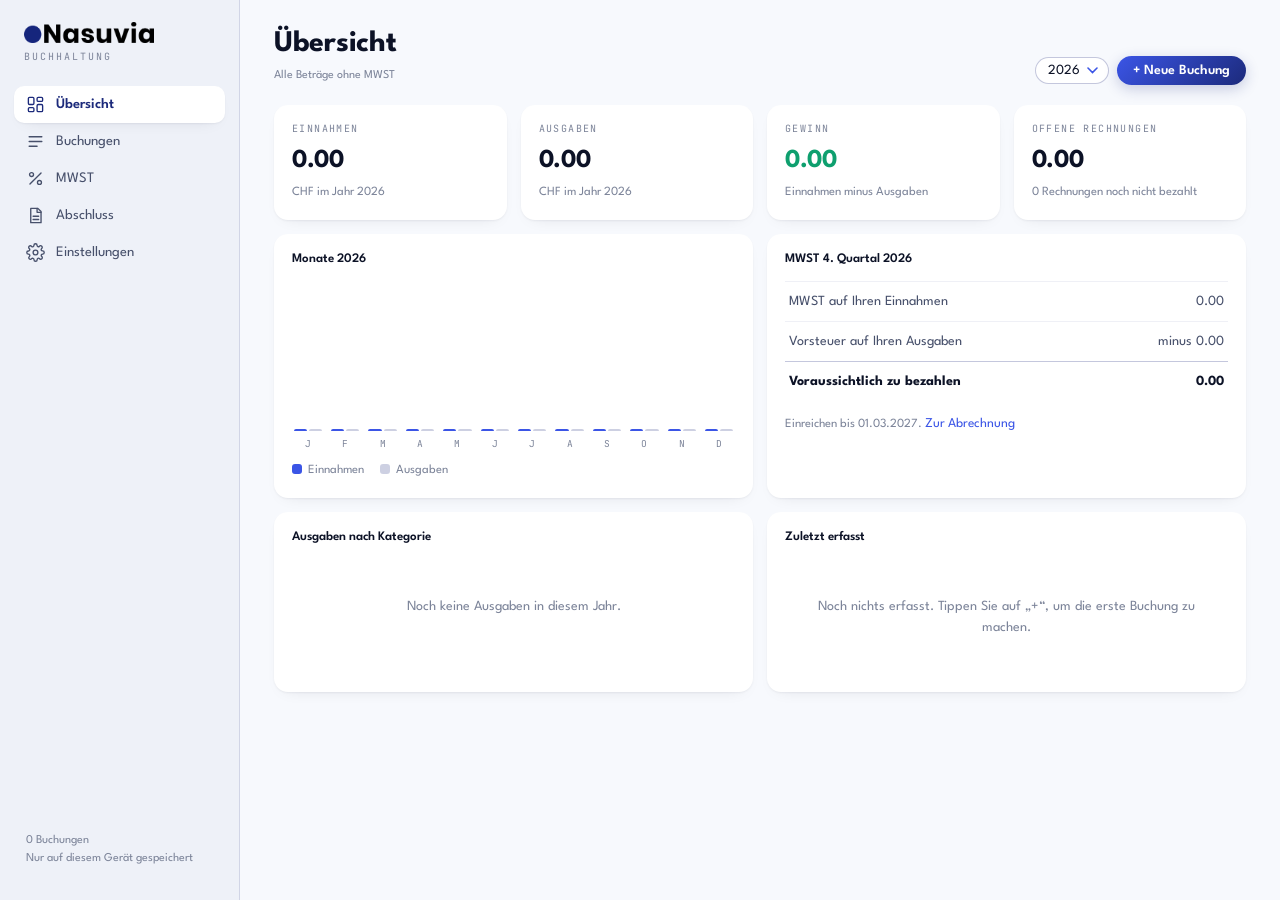
==== index.html @ 6f5760f9 "Nasuvia Buchhaltung: erste Fassung mit Abgleich über Supabase Co-Authored-By: Claude Opus 5.5 <norep" ====
<!doctype html>
<html lang="de-CH">
<head>
<meta charset="UTF-8" />
<meta name="viewport" content="width=device-width, initial-scale=1, viewport-fit=cover" />
<title>Nasuvia Buchhaltung</title>
<meta name="theme-color" content="#F7F9FD" />
<meta name="apple-mobile-web-app-capable" content="yes" />
<meta name="apple-mobile-web-app-status-bar-style" content="default" />
<meta name="apple-mobile-web-app-title" content="Buchhaltung" />
<link rel="apple-touch-icon" href="icon-180.png" />
<link rel="manifest" href="manifest.webmanifest" />
<link rel="stylesheet" href="schrift.css" />
<style>
/* ============================================================
   NASUVIA BUCHHALTUNG
   Gleiche Farben, Schriften und Karten wie die Rechnungs-App.
   ============================================================ */
:root {
  --papier: #F7F9FD;
  --flaeche: #EEF1F8;
  --karte: #FFFFFF;
  --tinte: #0C1226;
  --text: #47506B;
  --leise: #7C8499;
  --blau: #1C2A7B;
  --elektrik: #3B55E6;
  --gruen: #0E9F6E;
  --rot: #E5484D;
  --gelb: #B7791F;
  --hairline: rgba(28, 42, 123, 0.14);
  --hairline-strong: rgba(28, 42, 123, 0.26);
  --schatten-karte: 0 1px 2px rgba(12, 18, 38, 0.05), 0 6px 18px -12px rgba(12, 18, 38, 0.18);
  --font-display: 'League Spartan', -apple-system, BlinkMacSystemFont, system-ui, sans-serif;
  --font-mono: 'JetBrains Mono', ui-monospace, SFMono-Regular, monospace;
  --r-karte: 14px;
  --r-feld: 9px;
  --unten: env(safe-area-inset-bottom, 0px);
}
* { margin: 0; padding: 0; box-sizing: border-box; }
html { -webkit-text-size-adjust: 100%; }
body {
  font-family: var(--font-display); background: var(--papier); color: var(--text);
  font-size: 15px; line-height: 1.5; -webkit-font-smoothing: antialiased;
}
.mono { font-family: var(--font-mono); letter-spacing: 0.12em; text-transform: uppercase; font-variant-numeric: tabular-nums; }
.num { font-variant-numeric: tabular-nums; }
button, input, select, textarea { font-family: inherit; font-size: inherit; color: inherit; }
:focus-visible { outline: 2.5px solid var(--elektrik); outline-offset: 2px; border-radius: 6px; }
[hidden] { display: none !important; }

/* ============ LAYOUT ============ */
.app { display: grid; grid-template-columns: 240px minmax(0, 1fr); min-height: 100vh; }
.seite-nav {
  background: var(--flaeche); border-right: 1px solid var(--hairline);
  padding: 22px 14px; position: sticky; top: 0; height: 100vh;
  display: flex; flex-direction: column; gap: 4px;
}
.logo-zeile { display: flex; flex-direction: column; gap: 6px; padding: 0 10px 18px; }
.logo-zeile img { height: 21px; width: auto; align-self: flex-start; }
.logo-zeile span { font-family: var(--font-mono); font-size: 10px; letter-spacing: .2em; color: var(--leise); text-transform: uppercase; }
.nav-knopf {
  display: flex; align-items: center; gap: 11px; width: 100%;
  background: none; border: 0; border-radius: 10px; padding: 9px 12px;
  font-size: 14.5px; color: var(--text); cursor: pointer; text-align: left;
}
.nav-knopf svg { width: 19px; height: 19px; flex: none; stroke: currentColor; fill: none; stroke-width: 1.7; stroke-linecap: round; stroke-linejoin: round; }
.nav-knopf:hover { background: rgba(28, 42, 123, .06); }
.nav-knopf.aktiv { background: var(--karte); color: var(--blau); font-weight: 600; box-shadow: var(--schatten-karte); }
.nav-fuss { margin-top: auto; padding: 10px 12px; font-size: 12px; color: var(--leise); }

main { padding: 28px 34px 60px; max-width: 1120px; width: 100%; }
.kopf { display: flex; align-items: flex-end; justify-content: space-between; gap: 16px; margin-bottom: 20px; flex-wrap: wrap; }
.kopf h1 { font-size: 30px; line-height: 1.1; font-weight: 700; color: var(--tinte); letter-spacing: -.01em; }
.kopf .unter { font-size: 12px; margin-top: 6px; color: var(--leise); }
.kopf-aktionen { display: flex; gap: 8px; align-items: center; flex-wrap: wrap; }

/* ============ KARTEN ============ */
.card { background: var(--karte); border-radius: var(--r-karte); box-shadow: var(--schatten-karte); padding: 16px 18px 18px; }
.card h2 { font-size: 13px; font-weight: 600; color: var(--tinte); margin-bottom: 12px; }
.raster { display: grid; gap: 14px; }
.raster-4 { grid-template-columns: repeat(4, minmax(0, 1fr)); }
.raster-2 { grid-template-columns: repeat(2, minmax(0, 1fr)); }
.kennzahl .label { font-family: var(--font-mono); font-size: 10px; letter-spacing: .14em; text-transform: uppercase; color: var(--leise); }
.kennzahl .wert { font-size: 26px; font-weight: 700; color: var(--tinte); margin-top: 6px; font-variant-numeric: tabular-nums; letter-spacing: -.01em; }
.kennzahl .klein { font-size: 12.5px; color: var(--leise); margin-top: 2px; }
.plus { color: var(--gruen) !important; }
.minus { color: var(--rot) !important; }
.abstand { margin-top: 14px; }

/* Knöpfe */
.btn {
  display: inline-flex; align-items: center; justify-content: center; gap: 7px;
  border: 1px solid var(--hairline-strong); background: var(--karte); color: var(--blau);
  border-radius: 100px; padding: 8px 16px; font-size: 14px; font-weight: 600; cursor: pointer;
  white-space: nowrap;
}
.btn:hover { border-color: var(--elektrik); }
.btn-haupt { background: linear-gradient(135deg, var(--elektrik), var(--blau)); color: #fff; border: 0; box-shadow: 0 4px 14px rgba(28, 42, 123, .22); }
.btn-rot { color: var(--rot); }
.btn-klein { padding: 5px 12px; font-size: 13px; }
.link { background: none; border: 0; color: var(--elektrik); cursor: pointer; font-size: 13.5px; padding: 0; }

/* Felder */
input[type="text"], input[type="date"], input[type="search"], input[type="number"], select, textarea {
  width: 100%; background: var(--karte); border: 1px solid var(--hairline-strong);
  border-radius: var(--r-feld); padding: 8px 11px; color: var(--tinte); min-width: 0;
}
input:focus, select:focus, textarea:focus { outline: none; border-color: var(--elektrik); box-shadow: 0 0 0 3.5px rgba(59, 85, 230, .14); }
select { appearance: none; -webkit-appearance: none; cursor: pointer; padding-right: 28px;
  background: var(--karte) url("data:image/svg+xml,%3Csvg xmlns='http://www.w3.org/2000/svg' width='11' height='7'%3E%3Cpath d='M1 1l4.5 4.5L10 1' stroke='%233B55E6' fill='none' stroke-width='1.6' stroke-linecap='round'/%3E%3C/svg%3E") no-repeat right 10px center; }
.auswahl-klein { width: auto; padding: 6px 28px 6px 12px; border-radius: 100px; font-size: 14px; }
.feld { display: grid; gap: 5px; }
.feld > label { font-size: 12.5px; color: var(--leise); }
.feld-zeile { display: grid; grid-template-columns: 1fr 1fr; gap: 12px; }
.segment { display: inline-flex; background: var(--flaeche); border-radius: 100px; padding: 3px; gap: 2px; }
.segment button { border: 0; background: none; border-radius: 100px; padding: 6px 14px; font-size: 13.5px; cursor: pointer; color: var(--text); }
.segment button.an { background: var(--karte); color: var(--blau); font-weight: 600; box-shadow: var(--schatten-karte); }
.haken { display: flex; gap: 9px; align-items: flex-start; font-size: 13.5px; cursor: pointer; }
.haken input { margin-top: 3px; width: 17px; height: 17px; accent-color: var(--elektrik); }
.hinweis { font-size: 12.5px; color: var(--leise); }

/* ============ LISTEN ============ */
.liste { display: flex; flex-direction: column; }
.zeile {
  display: grid; grid-template-columns: 74px minmax(0, 1fr) auto; gap: 14px; align-items: center;
  padding: 11px 4px; border-top: 1px solid rgba(28, 42, 123, .07); cursor: pointer;
}
.zeile:first-child { border-top: 0; }
.zeile:hover { background: rgba(59, 85, 230, .03); }
.zeile .datum { font-family: var(--font-mono); font-size: 11px; letter-spacing: .06em; color: var(--leise); }
.zeile .titel { color: var(--tinte); font-weight: 500; overflow: hidden; text-overflow: ellipsis; white-space: nowrap; }
.zeile .info { font-size: 12.5px; color: var(--leise); display: flex; gap: 8px; flex-wrap: wrap; align-items: center; }
.zeile .betrag { font-weight: 600; font-variant-numeric: tabular-nums; text-align: right; white-space: nowrap; }
.zeile .betrag small { display: block; font-weight: 400; font-size: 11.5px; color: var(--leise); }
.marke { display: inline-block; padding: 1px 8px; border-radius: 100px; font-size: 11px; font-weight: 600; }
.marke-offen { background: rgba(183, 121, 31, .13); color: var(--gelb); }
.marke-ok { background: rgba(14, 159, 110, .12); color: #0A7150; }
.marke-info { background: rgba(59, 85, 230, .1); color: var(--blau); }
.leer { text-align: center; padding: 36px 10px; color: var(--leise); font-size: 14px; }
.filter { display: flex; gap: 8px; flex-wrap: wrap; align-items: center; margin-bottom: 14px; }
.filter input[type="search"] { max-width: 240px; border-radius: 100px; padding: 6px 14px; }

/* Tabellen (MWST, Abschluss) */
table { width: 100%; border-collapse: collapse; font-size: 14px; }
td, th { padding: 9px 4px; border-top: 1px solid rgba(28, 42, 123, .07); text-align: left; vertical-align: top; }
th { font-family: var(--font-mono); font-size: 10px; letter-spacing: .12em; text-transform: uppercase; color: var(--leise); font-weight: 400; border-top: 0; }
td.z { font-family: var(--font-mono); font-size: 12px; color: var(--elektrik); width: 52px; }
td.b, th.b { text-align: right; font-variant-numeric: tabular-nums; white-space: nowrap; }
tr.summe td { font-weight: 700; color: var(--tinte); border-top: 1.5px solid var(--hairline-strong); }

/* Balken */
.balken { display: grid; grid-template-columns: repeat(12, minmax(0, 1fr)); gap: 6px; align-items: end; height: 170px; padding-top: 10px; }
.balken-monat { display: flex; flex-direction: column; align-items: center; gap: 6px; height: 100%; justify-content: flex-end; }
.balken-paar { display: flex; gap: 2px; align-items: flex-end; height: 100%; width: 100%; justify-content: center; }
.balken-paar i { display: block; width: 42%; max-width: 14px; border-radius: 4px 4px 0 0; min-height: 2px; }
.balken-paar i.ein { background: var(--elektrik); }
.balken-paar i.aus { background: rgba(28, 42, 123, .22); }
.balken-monat span { font-family: var(--font-mono); font-size: 9.5px; color: var(--leise); }
.legende { display: flex; gap: 16px; font-size: 12.5px; color: var(--leise); margin-top: 10px; }
.legende i { display: inline-block; width: 10px; height: 10px; border-radius: 3px; margin-right: 6px; vertical-align: -1px; }
.kat-zeile { display: grid; grid-template-columns: minmax(0, 1fr) auto; gap: 4px 10px; padding: 7px 0; font-size: 14px; }
.kat-zeile .spur { grid-column: 1 / -1; height: 5px; background: var(--flaeche); border-radius: 5px; overflow: hidden; }
.kat-zeile .spur i { display: block; height: 100%; background: var(--elektrik); border-radius: 5px; }

/* ============ DIALOG ============ */
dialog {
  margin: auto; border: 0; border-radius: 18px; padding: 0; width: min(560px, calc(100vw - 24px));
  max-height: calc(100vh - 40px); background: var(--papier); color: var(--text);
  box-shadow: 0 30px 80px -20px rgba(12, 18, 38, .45);
}
dialog::backdrop { background: rgba(12, 18, 38, .35); }
.dlg-kopf { display: flex; justify-content: space-between; align-items: center; padding: 16px 20px 0; }
.dlg-kopf h3 { font-size: 19px; color: var(--tinte); }
.dlg-inhalt { padding: 16px 20px; display: grid; gap: 14px; }
.dlg-fuss { display: flex; gap: 8px; justify-content: space-between; padding: 0 20px 18px; flex-wrap: wrap; }
.dlg-fuss .rechts { display: flex; gap: 8px; margin-left: auto; }
.x { background: var(--flaeche); border: 0; width: 30px; height: 30px; border-radius: 50%; cursor: pointer; font-size: 17px; line-height: 1; color: var(--text); }
.beleg-feld { border: 1.5px dashed var(--hairline-strong); border-radius: 12px; padding: 14px; text-align: center; background: var(--karte); }
.beleg-feld img { max-width: 100%; max-height: 200px; border-radius: 8px; display: block; margin: 0 auto 10px; }
.beleg-name { font-size: 13px; color: var(--tinte); margin-bottom: 8px; word-break: break-all; }
.beleg-ansicht { display: block; max-width: 100%; max-height: 70vh; margin: 0 auto; border-radius: 10px; }

.toast {
  position: fixed; left: 50%; bottom: calc(26px + var(--unten)); transform: translateX(-50%) translateY(20px);
  background: var(--tinte); color: #fff; padding: 10px 18px; border-radius: 100px; font-size: 14px;
  opacity: 0; pointer-events: none; transition: .25s; z-index: 50; max-width: calc(100vw - 32px);
}
.toast.zeigen { opacity: 1; transform: translateX(-50%) translateY(0); }

/* ============ DRUCK ============ */
@media print {
  .seite-nav, .unten-nav, .fab, .kopf-aktionen, .btn, .link { display: none !important; }
  .app { display: block; } main { padding: 0; max-width: none; }
  .card { box-shadow: none; border: 1px solid var(--hairline); break-inside: avoid; }
  body { background: #fff; }
}

/* ============ HANDY ============ */
.unten-nav, .fab, .nur-handy-datum { display: none; }
@media (max-width: 820px) {
  .app { grid-template-columns: minmax(0, 1fr); }
  .seite-nav { display: none; }
  main { padding: calc(18px + env(safe-area-inset-top, 0px)) 16px calc(110px + var(--unten)); }
  .kopf h1 { font-size: 26px; }
  .raster-4 { grid-template-columns: repeat(2, minmax(0, 1fr)); }
  .raster-2 { grid-template-columns: minmax(0, 1fr); }
  .kennzahl .wert { font-size: 21px; }
  .card { padding: 14px 14px 16px; }
  input, select, textarea { font-size: 16px !important; }
  .zeile { grid-template-columns: minmax(0, 1fr) auto; gap: 10px; }
  .zeile .datum { display: none; }
  .nur-handy-datum { display: inline; }
  .filter input[type="search"] { max-width: none; flex: 1 1 100%; }
  .nur-pc { display: none !important; }
  .unten-nav {
    display: grid; grid-template-columns: repeat(5, 1fr); position: fixed; left: 0; right: 0; bottom: 0; z-index: 20;
    background: rgba(247, 249, 253, .92); -webkit-backdrop-filter: blur(16px); backdrop-filter: blur(16px);
    border-top: 1px solid var(--hairline); padding: 6px 4px calc(6px + var(--unten));
  }
  .unten-nav button { background: none; border: 0; display: flex; flex-direction: column; align-items: center; gap: 2px; font-size: 10.5px; color: var(--leise); padding: 4px 0; cursor: pointer; }
  .unten-nav svg { width: 22px; height: 22px; stroke: currentColor; fill: none; stroke-width: 1.7; stroke-linecap: round; stroke-linejoin: round; }
  .unten-nav button.aktiv { color: var(--blau); font-weight: 600; }
  .fab {
    display: flex; position: fixed; right: 18px; bottom: calc(76px + var(--unten)); z-index: 21;
    width: 56px; height: 56px; border-radius: 50%; border: 0; align-items: center; justify-content: center;
    background: linear-gradient(135deg, var(--elektrik), var(--blau)); color: #fff; font-size: 30px; line-height: 1;
    box-shadow: 0 10px 26px -6px rgba(28, 42, 123, .55); cursor: pointer;
  }
  dialog { width: 100vw; max-width: 100vw; max-height: 92vh; margin: auto 0 0; border-radius: 20px 20px 0 0; }
  .dlg-fuss { padding-bottom: calc(18px + var(--unten)); }
  td, th { padding: 8px 2px; font-size: 13.5px; }
}
</style>
</head>
<body>
<div class="app">
  <aside class="seite-nav" aria-label="Navigation">
    <div class="logo-zeile"><img src="logo.png" alt="Nasuvia" /><span>Buchhaltung</span></div>
    <div id="navPc"></div>
    <div class="nav-fuss" id="speicherInfo"></div>
  </aside>
  <main id="inhalt"></main>
</div>
<nav class="unten-nav" id="navHandy" aria-label="Navigation"></nav>
<button class="fab" id="fab" aria-label="Neue Buchung">+</button>

<dialog id="dlg"></dialog>
<dialog id="dlg2"></dialog>
<div class="toast" id="toast" role="status"></div>
<input type="file" id="dateiWahl" hidden />

<script src="speicher.js"></script>
<script src="lib/supabase.js"></script>
<script src="abgleich.js"></script>
<script src="app.js"></script>
</body>
</html>
---- schrift.css ----
@font-face {
  font-family: 'League Spartan'; font-weight: 100 900; font-style: normal; font-display: block;
  src: url([data-uri]) format('woff2');
}
@font-face {
  font-family: 'JetBrains Mono'; font-weight: 100 800; font-style: normal; font-display: block;
  src: url([data-uri]) format('woff2');
}
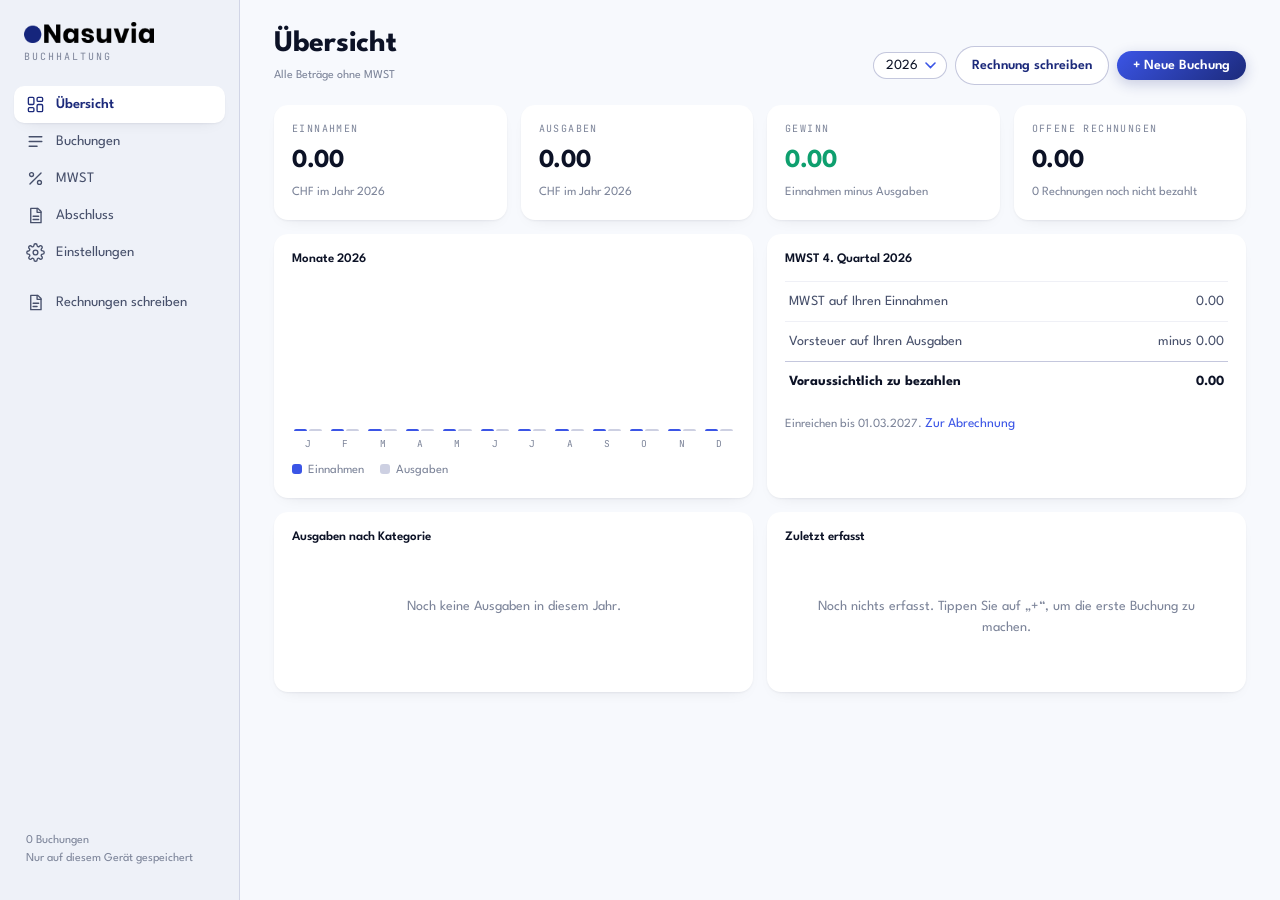
==== commit 1b7cf45e: "Rechnungen im Browser mit Abgleich über Supabase, automatisch als Einnahmen in der Buchhaltung Co-Au" ====
--- a/index.html
+++ b/index.html
@@ -238,6 +238,7 @@
   <aside class="seite-nav" aria-label="Navigation">
     <div class="logo-zeile"><img src="logo.png" alt="Nasuvia" /><span>Buchhaltung</span></div>
     <div id="navPc"></div>
+    <a class="nav-knopf" href="rechnungen/" style="margin-top:8px;text-decoration:none"><svg viewBox="0 0 24 24"><path d="M6 3h9l4 4v14H6z"/><path d="M14 3v5h5M9 13h7M9 17h5"/></svg>Rechnungen schreiben</a>
     <div class="nav-fuss" id="speicherInfo"></div>
   </aside>
   <main id="inhalt"></main>
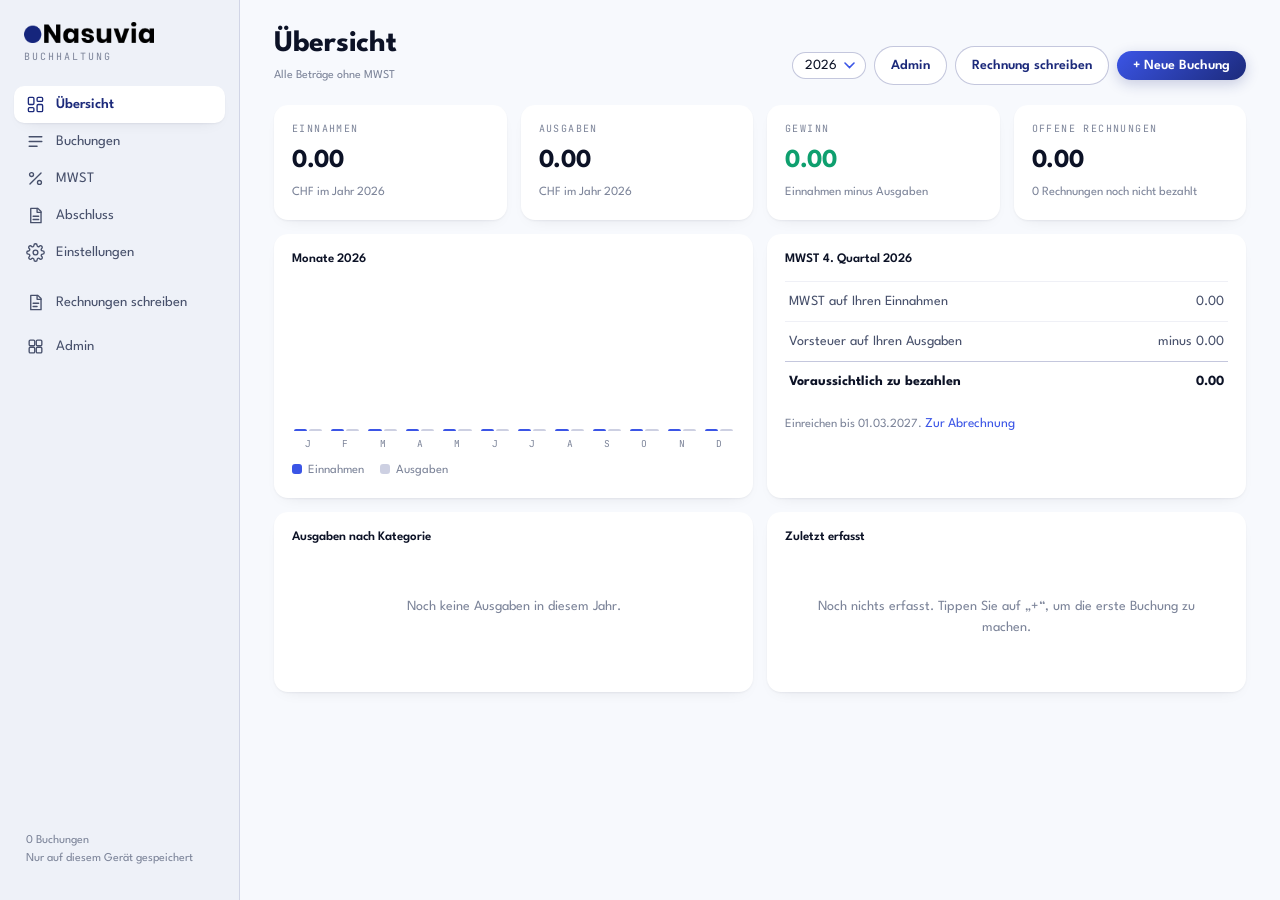
==== commit 0bf2f840: "Admin-Knopf in Buchhaltung und Rechnungen Co-Authored-By: Claude Opus 5.5 <noreply@anthropic.com>" ====
--- a/index.html
+++ b/index.html
@@ -239,6 +239,7 @@
     <div class="logo-zeile"><img src="logo.png" alt="Nasuvia" /><span>Buchhaltung</span></div>
     <div id="navPc"></div>
     <a class="nav-knopf" href="rechnungen/" style="margin-top:8px;text-decoration:none"><svg viewBox="0 0 24 24"><path d="M6 3h9l4 4v14H6z"/><path d="M14 3v5h5M9 13h7M9 17h5"/></svg>Rechnungen schreiben</a>
+    <a class="nav-knopf" href="https://www.nasuvia.ch/admin/" style="text-decoration:none"><svg viewBox="0 0 24 24"><rect x="4" y="4" width="7" height="7" rx="1.5"/><rect x="13" y="4" width="7" height="7" rx="1.5"/><rect x="4" y="13" width="7" height="7" rx="1.5"/><rect x="13" y="13" width="7" height="7" rx="1.5"/></svg>Admin</a>
     <div class="nav-fuss" id="speicherInfo"></div>
   </aside>
   <main id="inhalt"></main>
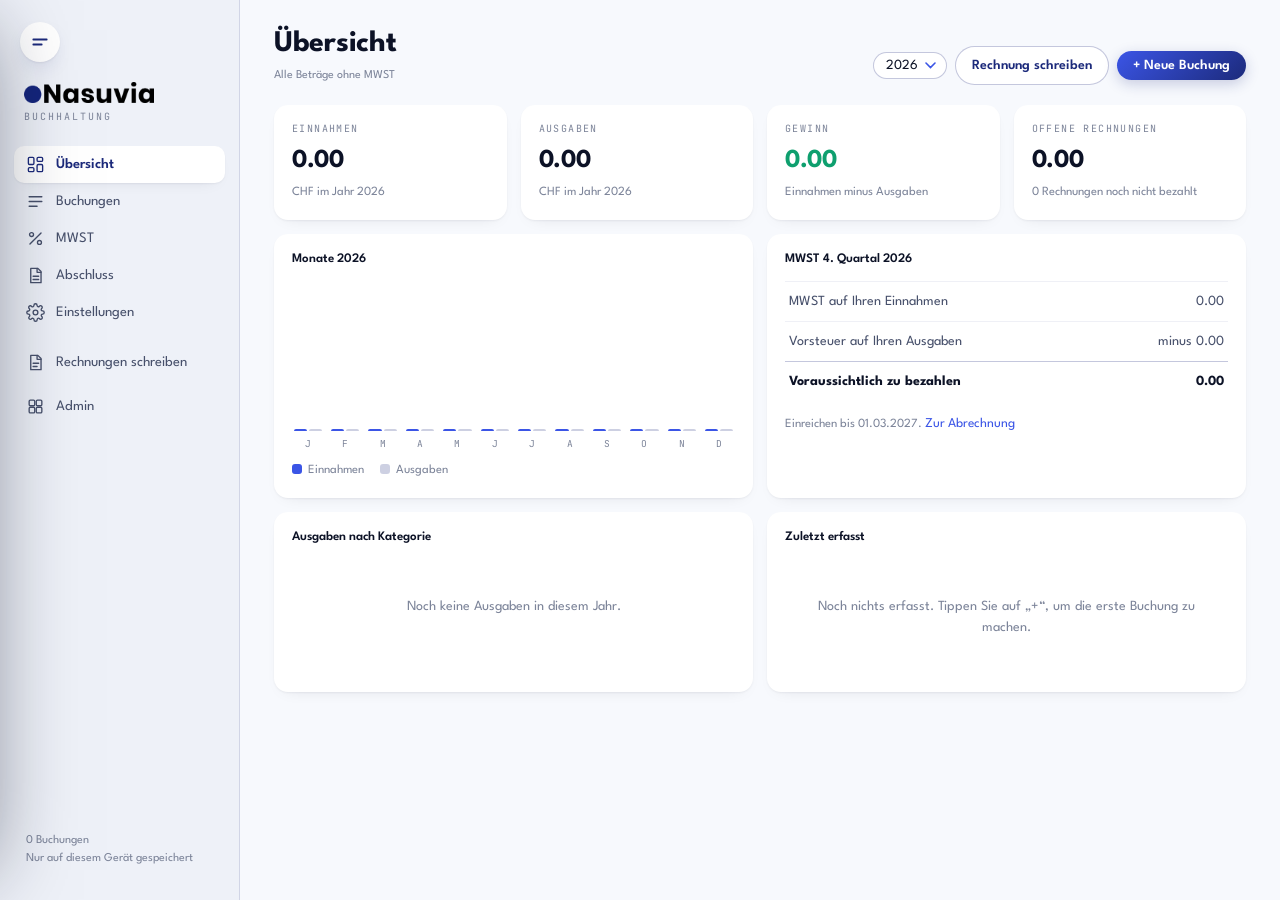
==== commit eec1f1c9: "Menü mit Seitenleiste in Buchhaltung und Rechnungen, Fati ohne Menü Co-Authored-By: Claude Opus 5.5 " ====
--- a/index.html
+++ b/index.html
@@ -57,6 +57,7 @@
   display: flex; flex-direction: column; gap: 4px;
 }
 .logo-zeile { display: flex; flex-direction: column; gap: 6px; padding: 0 10px 18px; }
+.logo-zeile .nv-knopf { align-self: flex-start; margin: 0 0 14px -4px; }
 .logo-zeile img { height: 21px; width: auto; align-self: flex-start; }
 .logo-zeile span { font-family: var(--font-mono); font-size: 10px; letter-spacing: .2em; color: var(--leise); text-transform: uppercase; }
 .nav-knopf {
@@ -201,6 +202,7 @@
 @media (max-width: 820px) {
   .app { grid-template-columns: minmax(0, 1fr); }
   .seite-nav { display: none; }
+  .kopf { padding-right: 52px; }
   main { padding: calc(18px + env(safe-area-inset-top, 0px)) 16px calc(110px + var(--unten)); }
   .kopf h1 { font-size: 26px; }
   .raster-4 { grid-template-columns: repeat(2, minmax(0, 1fr)); }
@@ -255,6 +257,7 @@
 <script src="speicher.js"></script>
 <script src="lib/supabase.js"></script>
 <script src="abgleich.js"></script>
+<script src="navi.js" data-hier="buchhaltung" data-einfuegen=".logo-zeile" data-schwebend="mobil"></script>
 <script src="app.js"></script>
 </body>
 </html>
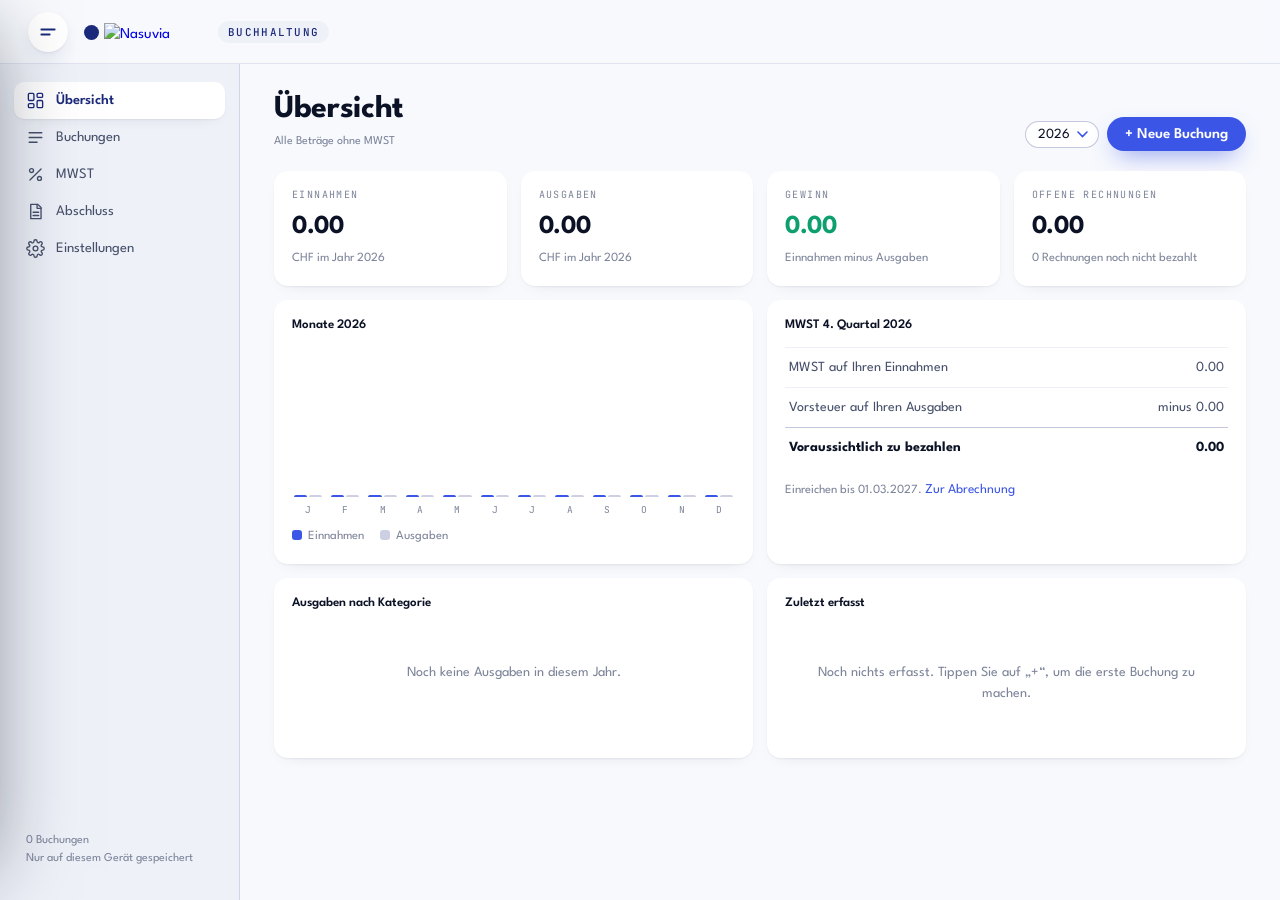
==== commit 63bf3c44: "Einheitliche Kopfzeile und Knöpfe in Buchhaltung und Rechnungen Co-Authored-By: Claude Opus 5.5 <nor" ====
--- a/index.html
+++ b/index.html
@@ -57,7 +57,8 @@
   display: flex; flex-direction: column; gap: 4px;
 }
 .logo-zeile { display: flex; flex-direction: column; gap: 6px; padding: 0 10px 18px; }
-.logo-zeile .nv-knopf { align-self: flex-start; margin: 0 0 14px -4px; }
+body.nv-mit-kopf .app { min-height: calc(100vh - 64px); }
+body.nv-mit-kopf .seite-nav { top: 64px; height: calc(100vh - 64px); padding-top: 18px; }
 .logo-zeile img { height: 21px; width: auto; align-self: flex-start; }
 .logo-zeile span { font-family: var(--font-mono); font-size: 10px; letter-spacing: .2em; color: var(--leise); text-transform: uppercase; }
 .nav-knopf {
@@ -72,7 +73,7 @@
 
 main { padding: 28px 34px 60px; max-width: 1120px; width: 100%; }
 .kopf { display: flex; align-items: flex-end; justify-content: space-between; gap: 16px; margin-bottom: 20px; flex-wrap: wrap; }
-.kopf h1 { font-size: 30px; line-height: 1.1; font-weight: 700; color: var(--tinte); letter-spacing: -.01em; }
+.kopf h1 { font-size: 32px; line-height: 1.1; font-weight: 700; color: var(--tinte); letter-spacing: -.01em; }
 .kopf .unter { font-size: 12px; margin-top: 6px; color: var(--leise); }
 .kopf-aktionen { display: flex; gap: 8px; align-items: center; flex-wrap: wrap; }
 
@@ -92,12 +93,13 @@
 /* Knöpfe */
 .btn {
   display: inline-flex; align-items: center; justify-content: center; gap: 7px;
-  border: 1px solid var(--hairline-strong); background: var(--karte); color: var(--blau);
-  border-radius: 100px; padding: 8px 16px; font-size: 14px; font-weight: 600; cursor: pointer;
-  white-space: nowrap;
-}
-.btn:hover { border-color: var(--elektrik); }
-.btn-haupt { background: linear-gradient(135deg, var(--elektrik), var(--blau)); color: #fff; border: 0; box-shadow: 0 4px 14px rgba(28, 42, 123, .22); }
+  border: 0; box-shadow: inset 0 0 0 1.5px var(--hairline); background: var(--karte); color: var(--tinte);
+  border-radius: 100px; padding: 10px 18px; font-size: 15px; font-weight: 600; cursor: pointer;
+  white-space: nowrap; transition: transform .25s cubic-bezier(.3,1.5,.5,1), box-shadow .25s, background .2s;
+}
+.btn:hover { box-shadow: inset 0 0 0 1.5px var(--hairline-strong); transform: translateY(-1px); }
+.btn-haupt { background: var(--elektrik); color: #fff; box-shadow: 0 10px 24px -10px rgba(59, 85, 230, .8); }
+.btn-haupt:hover { box-shadow: 0 14px 28px -12px rgba(59, 85, 230, .9); }
 .btn-rot { color: var(--rot); }
 .btn-klein { padding: 5px 12px; font-size: 13px; }
 .link { background: none; border: 0; color: var(--elektrik); cursor: pointer; font-size: 13.5px; padding: 0; }
@@ -202,7 +204,6 @@
 @media (max-width: 820px) {
   .app { grid-template-columns: minmax(0, 1fr); }
   .seite-nav { display: none; }
-  .kopf { padding-right: 52px; }
   main { padding: calc(18px + env(safe-area-inset-top, 0px)) 16px calc(110px + var(--unten)); }
   .kopf h1 { font-size: 26px; }
   .raster-4 { grid-template-columns: repeat(2, minmax(0, 1fr)); }
@@ -238,10 +239,10 @@
 <body>
 <div class="app">
   <aside class="seite-nav" aria-label="Navigation">
-    <div class="logo-zeile"><img src="logo.png" alt="Nasuvia" /><span>Buchhaltung</span></div>
+    <div class="logo-zeile nv-weg"><img src="logo.png" alt="Nasuvia" /><span>Buchhaltung</span></div>
     <div id="navPc"></div>
-    <a class="nav-knopf" href="rechnungen/" style="margin-top:8px;text-decoration:none"><svg viewBox="0 0 24 24"><path d="M6 3h9l4 4v14H6z"/><path d="M14 3v5h5M9 13h7M9 17h5"/></svg>Rechnungen schreiben</a>
-    <a class="nav-knopf" href="https://www.nasuvia.ch/admin/" style="text-decoration:none"><svg viewBox="0 0 24 24"><rect x="4" y="4" width="7" height="7" rx="1.5"/><rect x="13" y="4" width="7" height="7" rx="1.5"/><rect x="4" y="13" width="7" height="7" rx="1.5"/><rect x="13" y="13" width="7" height="7" rx="1.5"/></svg>Admin</a>
+    <a class="nav-knopf nv-weg" href="rechnungen/" style="margin-top:8px;text-decoration:none"><svg viewBox="0 0 24 24"><path d="M6 3h9l4 4v14H6z"/><path d="M14 3v5h5M9 13h7M9 17h5"/></svg>Rechnungen schreiben</a>
+    <a class="nav-knopf nv-weg" href="https://www.nasuvia.ch/admin/" style="text-decoration:none"><svg viewBox="0 0 24 24"><rect x="4" y="4" width="7" height="7" rx="1.5"/><rect x="13" y="4" width="7" height="7" rx="1.5"/><rect x="4" y="13" width="7" height="7" rx="1.5"/><rect x="13" y="13" width="7" height="7" rx="1.5"/></svg>Admin</a>
     <div class="nav-fuss" id="speicherInfo"></div>
   </aside>
   <main id="inhalt"></main>
@@ -257,7 +258,7 @@
 <script src="speicher.js"></script>
 <script src="lib/supabase.js"></script>
 <script src="abgleich.js"></script>
-<script src="navi.js" data-hier="buchhaltung" data-einfuegen=".logo-zeile" data-schwebend="mobil"></script>
+<script src="navi.js" data-hier="buchhaltung" data-titel="Buchhaltung"></script>
 <script src="app.js"></script>
 </body>
 </html>
